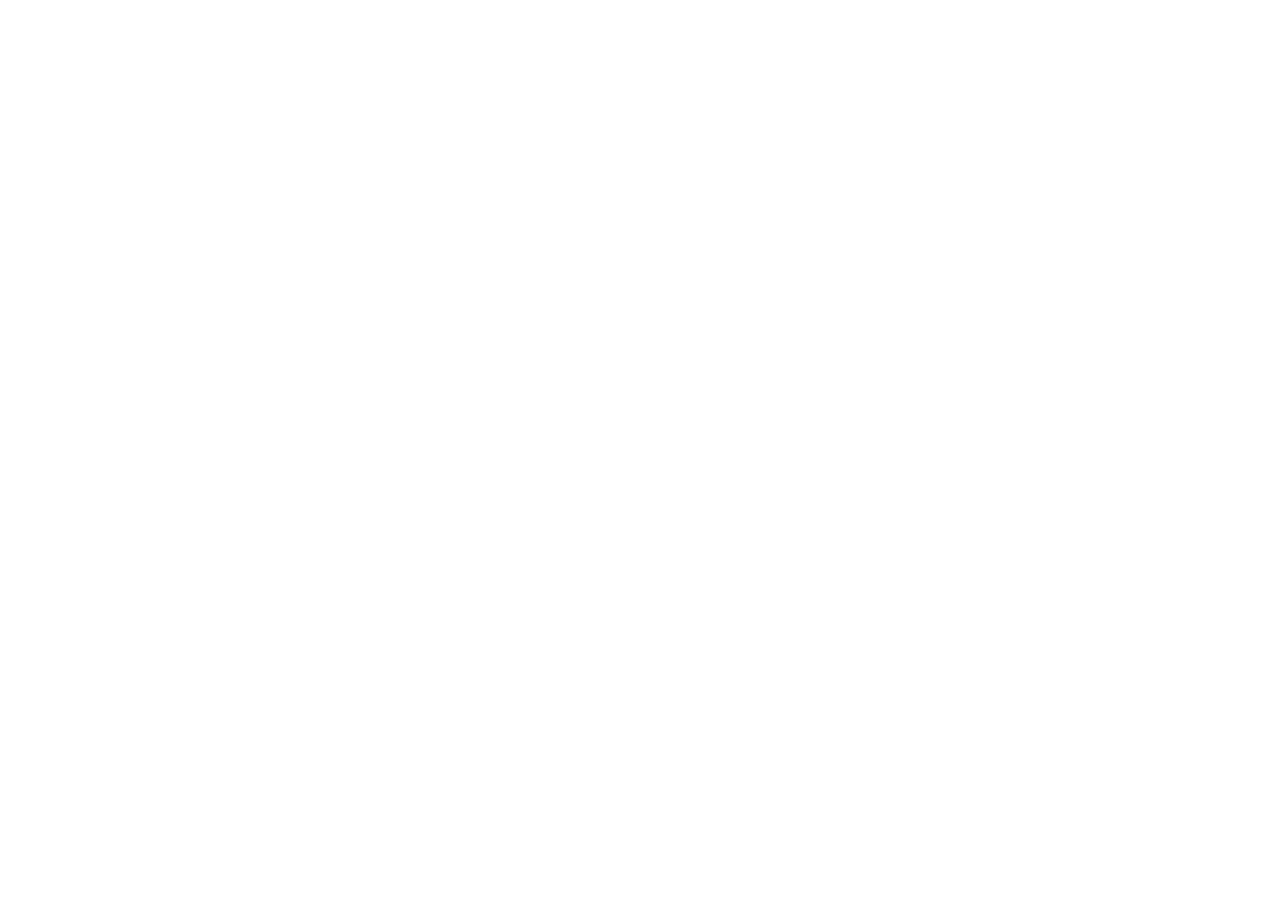
==== index.html @ 57c018de "chore: project setup" ====
<!DOCTYPE html>
<html lang="en">
<head>
    <meta charset="UTF-8">
    <meta name="viewport" content="width=device-width, initial-scale=1.0">
    <link rel="stylesheet" href="css/bootstrap.css">
    <link rel="stylesheet" href="css/style.css">
    <link rel="stylesheet" href="https://cdnjs.cloudflare.com/ajax/libs/font-awesome/6.5.0/css/all.min.css">
    <title>Document</title>
</head>
<body>
    
    <script src="js/popper.min.js"></script>
    <script src="js/jquery-4.0.0.min.js"></script>
    <script src="js/bootstrap.js"></script>
</body>
</html>
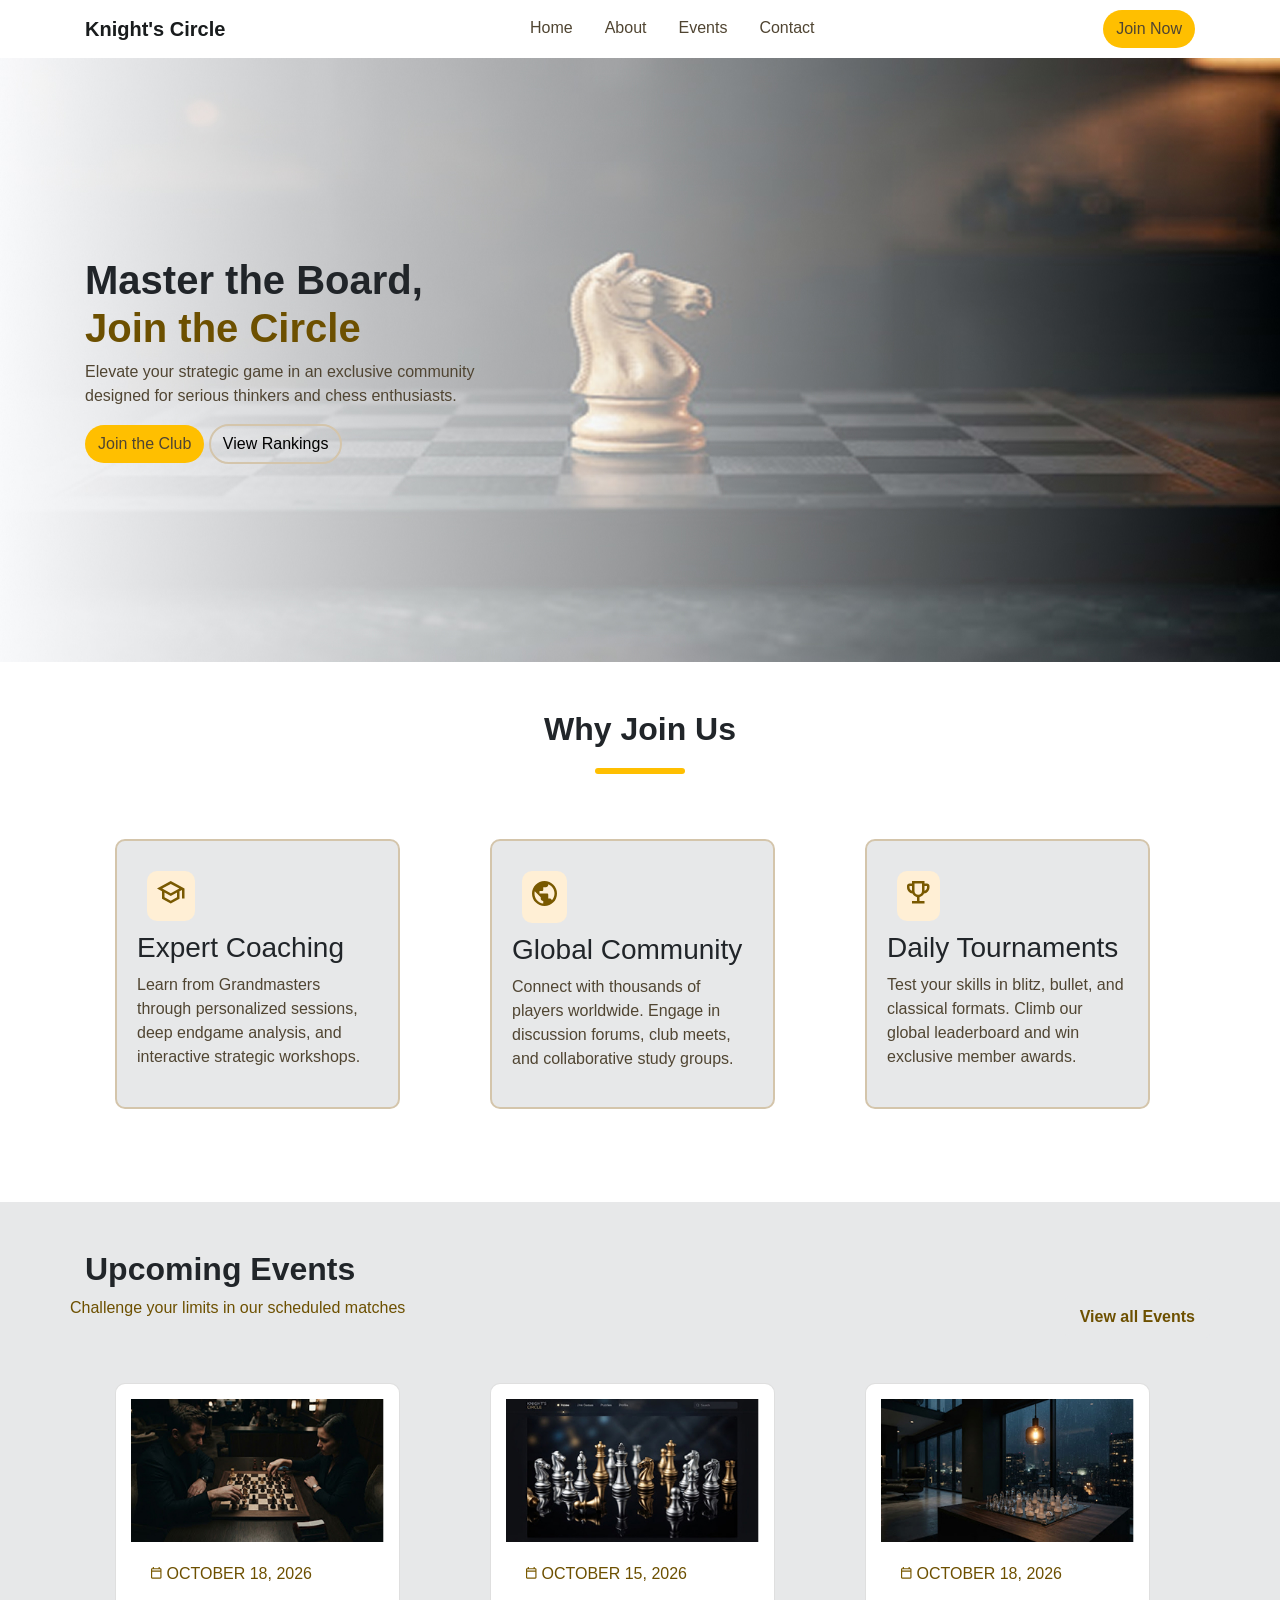
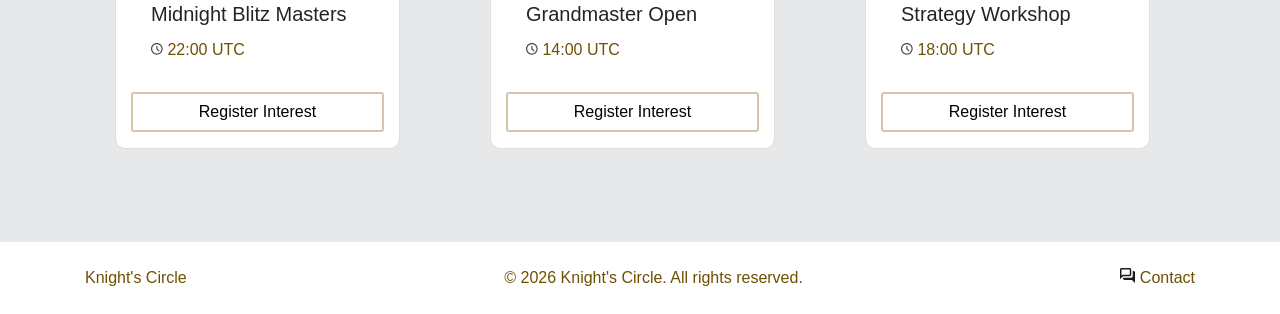
==== commit 2e884a08: "feat: Home page added" ====
--- a/index.html
+++ b/index.html
@@ -9,6 +9,178 @@
     <title>Document</title>
 </head>
 <body>
+    <nav class="navbar">
+        <div class="container">
+            <a href="#" class="navbar-brand">Knight's Circle</a>
+            <ul class="nav">
+                <li class="nav-item"><a href="" class="nav-link sm">Home</a></li>
+                <li class="nav-item"><a href="" class="nav-link">About</a></li>
+                <li class="nav-item"><a href="" class="nav-link">Events</a></li>
+                <li class="nav-item"><a href="" class="nav-link">Contact</a></li>
+            </ul>
+            <button class="btn btn-orange">Join Now</button>
+        </div>
+    </nav>
+
+    <section class="part1 py-5">
+        <div class="container">
+            <div class="sec-1 text-left align-items-center">
+                <h1>
+                    Master the Board, <br>
+                    <span>Join the Circle</span>
+                </h1>
+                <p class="describe">
+                    Elevate your strategic game in an exclusive community <br>
+                    designed for serious thinkers and chess enthusiasts.
+                </p>
+                <button class="btn btn-orange">Join the Club</button>
+                <button class="btn btn-outline-brown">View Rankings</button>
+            </div>
+        </div>
+    </section>
+
+    <section class="part2 py-5">
+        <div class="container">
+            <div class="sec-2">
+                <h2 class="text-center">Why Join Us</h2>
+                <div class="line"></div>
+                <div class="row text-left">
+                    <div class="col-sm col-md-3 whys">
+                        <div class="cap">
+                            <svg xmlns="http://www.w3.org/2000/svg" width="28" height="23" viewBox="0 0 28 23" fill="none">
+                                <path d="M13.75 22.5L5 17.75V10.25L0 7.5L13.75 0L27.5 7.5V17.5H25V8.875L22.5 10.25V17.75L13.75 22.5V22.5M13.75 12.125L22.3125 7.5L13.75 2.875L5.1875 7.5L13.75 12.125V12.125M13.75 19.6562L20 16.2812V11.5625L13.75 15L7.5 11.5625V16.2812L13.75 19.6562V19.6562M13.75 12.125V12.125V12.125V12.125V12.125V12.125M13.75 14.9375V14.9375V14.9375V14.9375V14.9375V14.9375V14.9375V14.9375V14.9375V14.9375M13.75 14.9375V14.9375V14.9375V14.9375V14.9375V14.9375V14.9375V14.9375V14.9375V14.9375" fill="#795900"/>
+                            </svg>
+                        </div>
+                        <h3 class="text-left">Expert Coaching</h3>
+                        <p>
+                            Learn from Grandmasters
+                            through personalized sessions,
+                            deep endgame analysis, and
+                            interactive strategic workshops.
+                        </p>
+                    </div>
+                    <div class="col-sm col-md-3 whys mid-col">
+                        <div class="world">
+                            <svg xmlns="http://www.w3.org/2000/svg" width="25" height="25" viewBox="0 0 25 25" fill="none">
+                                <path d="M12.5 25C10.7708 25 9.14583 24.6719 7.625 24.0156C6.10417 23.3594 4.78125 22.4688 3.65625 21.3438C2.53125 20.2188 1.64062 18.8958 0.984375 17.375C0.328125 15.8542 0 14.2292 0 12.5C0 10.7708 0.328125 9.14583 0.984375 7.625C1.64062 6.10417 2.53125 4.78125 3.65625 3.65625C4.78125 2.53125 6.10417 1.64062 7.625 0.984375C9.14583 0.328125 10.7708 0 12.5 0C14.2292 0 15.8542 0.328125 17.375 0.984375C18.8958 1.64062 20.2188 2.53125 21.3438 3.65625C22.4688 4.78125 23.3594 6.10417 24.0156 7.625C24.6719 9.14583 25 10.7708 25 12.5C25 14.2292 24.6719 15.8542 24.0156 17.375C23.3594 18.8958 22.4688 20.2188 21.3438 21.3438C20.2188 22.4688 18.8958 23.3594 17.375 24.0156C15.8542 24.6719 14.2292 25 12.5 25V25M11.25 22.4375V20C10.5625 20 9.97396 19.7552 9.48438 19.2656C8.99479 18.776 8.75 18.1875 8.75 17.5V16.25L2.75 10.25C2.6875 10.625 2.63021 11 2.57812 11.375C2.52604 11.75 2.5 12.125 2.5 12.5C2.5 15.0208 3.32812 17.2292 4.98438 19.125C6.64062 21.0208 8.72917 22.125 11.25 22.4375V22.4375M19.875 19.25C20.7292 18.3125 21.3802 17.2656 21.8281 16.1094C22.276 14.9531 22.5 13.75 22.5 12.5C22.5 10.4583 21.9323 8.59375 20.7969 6.90625C19.6615 5.21875 18.1458 4 16.25 3.25V3.75C16.25 4.4375 16.0052 5.02604 15.5156 5.51562C15.026 6.00521 14.4375 6.25 13.75 6.25H11.25V8.75C11.25 9.10417 11.1302 9.40104 10.8906 9.64062C10.651 9.88021 10.3542 10 10 10H7.5V12.5H15C15.3542 12.5 15.651 12.6198 15.8906 12.8594C16.1302 13.099 16.25 13.3958 16.25 13.75V17.5H17.5C18.0417 17.5 18.5312 17.6615 18.9688 17.9844C19.4062 18.3073 19.7083 18.7292 19.875 19.25V19.25" fill="#795900"/>
+                            </svg>
+                        </div>
+                        <h3 class="text-left">Global Community</h3>
+                        <p>
+                            Connect with thousands of
+                            players worldwide. Engage in
+                            discussion forums, club meets,
+                            and collaborative study groups.
+                        </p>
+                    </div>
+                    <div class="col-sm col-md-3 whys">
+                        <div class="cup">
+                            <svg xmlns="http://www.w3.org/2000/svg" width="23" height="23" viewBox="0 0 23 23" fill="none">
+                                <path d="M5 22.5V20H10V16.125C8.97917 15.8958 8.06771 15.4635 7.26562 14.8281C6.46354 14.1927 5.875 13.3958 5.5 12.4375C3.9375 12.25 2.63021 11.5677 1.57812 10.3906C0.526042 9.21354 0 7.83333 0 6.25V5C0 4.3125 0.244792 3.72396 0.734375 3.23438C1.22396 2.74479 1.8125 2.5 2.5 2.5H5V0H17.5V2.5H20C20.6875 2.5 21.276 2.74479 21.7656 3.23438C22.2552 3.72396 22.5 4.3125 22.5 5V6.25C22.5 7.83333 21.974 9.21354 20.9219 10.3906C19.8698 11.5677 18.5625 12.25 17 12.4375C16.625 13.3958 16.0365 14.1927 15.2344 14.8281C14.4323 15.4635 13.5208 15.8958 12.5 16.125V20H17.5V22.5H5V22.5M5 9.75V5H2.5V6.25C2.5 7.04167 2.72917 7.75521 3.1875 8.39062C3.64583 9.02604 4.25 9.47917 5 9.75V9.75M11.25 13.75C12.2917 13.75 13.1771 13.3854 13.9062 12.6562C14.6354 11.9271 15 11.0417 15 10V2.5H7.5V10C7.5 11.0417 7.86458 11.9271 8.59375 12.6562C9.32292 13.3854 10.2083 13.75 11.25 13.75V13.75M17.5 9.75C18.25 9.47917 18.8542 9.02604 19.3125 8.39062C19.7708 7.75521 20 7.04167 20 6.25V5H17.5V9.75V9.75M11.25 8.125V8.125V8.125V8.125V8.125V8.125V8.125V8.125V8.125" fill="#795900"/>
+                            </svg>
+                        </div>
+                        <h3 class="text-left">Daily Tournaments</h3>
+                        <p>
+                            Test your skills in blitz, bullet,
+                            and classical formats. Climb our
+                            global leaderboard and win
+                            exclusive member awards.
+                        </p>
+                    </div>
+                </div>
+            </div>
+        </div>
+    </section>
+
+    <section class="part3 py-5">
+        <div class="container">
+            <div class="sec-3">
+                <h2>Upcoming Events</h2>
+                <div class="row justify-content-between">
+                    <p class="text-left">Challenge your limits in our scheduled matches</p>
+                    <button class="btn btn-brown">View all Events</button>
+                </div>
+                <div class="row">
+                    <div class="col-sm col-md-3 card">
+                        <img src="imgs/Tournament.jpg" alt="Tournament" class="card-img-top">
+                        <div class="card-body">
+                            <p>
+                                <svg xmlns="http://www.w3.org/2000/svg" width="11" height="12" viewBox="0 0 11 12" fill="none">
+                                    <path d="M1.16667 11.6667C0.845833 11.6667 0.571181 11.5524 0.342708 11.324C0.114236 11.0955 0 10.8208 0 10.5V2.33333C0 2.0125 0.114236 1.73785 0.342708 1.50937C0.571181 1.2809 0.845833 1.16667 1.16667 1.16667H1.75V0H2.91667V1.16667H7.58333V0H8.75V1.16667H9.33333C9.65417 1.16667 9.92882 1.2809 10.1573 1.50937C10.3858 1.73785 10.5 2.0125 10.5 2.33333V10.5C10.5 10.8208 10.3858 11.0955 10.1573 11.324C9.92882 11.5524 9.65417 11.6667 9.33333 11.6667H1.16667V11.6667M1.16667 10.5H9.33333V10.5V10.5V4.66667H1.16667V10.5V10.5V10.5V10.5M1.16667 3.5H9.33333V2.33333V2.33333V2.33333H1.16667V2.33333V2.33333V3.5V3.5M1.16667 3.5V2.33333V2.33333V2.33333V2.33333V2.33333V2.33333V3.5V3.5V3.5" fill="#795900"/>
+                                </svg>
+                                OCTOBER 18, 2026
+                            </p>
+                            <h5 class="card-title">Midnight Blitz Masters</h5>
+                            <span>
+                                <svg xmlns="http://www.w3.org/2000/svg" width="12" height="12" viewBox="0 0 12 12" fill="none">
+                                    <path d="M7.75833 8.575L8.575 7.75833L6.41667 5.6V2.91667H5.25V6.06667L7.75833 8.575V8.575M5.83333 11.6667C5.02639 11.6667 4.26806 11.5135 3.55833 11.2073C2.84861 10.901 2.23125 10.4854 1.70625 9.96042C1.18125 9.43542 0.765625 8.81806 0.459375 8.10833C0.153125 7.39861 0 6.64028 0 5.83333C0 5.02639 0.153125 4.26806 0.459375 3.55833C0.765625 2.84861 1.18125 2.23125 1.70625 1.70625C2.23125 1.18125 2.84861 0.765625 3.55833 0.459375C4.26806 0.153125 5.02639 0 5.83333 0C6.64028 0 7.39861 0.153125 8.10833 0.459375C8.81806 0.765625 9.43542 1.18125 9.96042 1.70625C10.4854 2.23125 10.901 2.84861 11.2073 3.55833C11.5135 4.26806 11.6667 5.02639 11.6667 5.83333C11.6667 6.64028 11.5135 7.39861 11.2073 8.10833C10.901 8.81806 10.4854 9.43542 9.96042 9.96042C9.43542 10.4854 8.81806 10.901 8.10833 11.2073C7.39861 11.5135 6.64028 11.6667 5.83333 11.6667V11.6667M5.83333 5.83333V5.83333V5.83333V5.83333V5.83333V5.83333V5.83333V5.83333V5.83333V5.83333M5.83333 10.5C7.12639 10.5 8.22743 10.0455 9.13646 9.13646C10.0455 8.22743 10.5 7.12639 10.5 5.83333C10.5 4.54028 10.0455 3.43924 9.13646 2.53021C8.22743 1.62118 7.12639 1.16667 5.83333 1.16667C4.54028 1.16667 3.43924 1.62118 2.53021 2.53021C1.62118 3.43924 1.16667 4.54028 1.16667 5.83333C1.16667 7.12639 1.62118 8.22743 2.53021 9.13646C3.43924 10.0455 4.54028 10.5 5.83333 10.5V10.5" fill="#504532"/>
+                                </svg>
+                                22:00 UTC
+                            </span>
+                        </div>
+                        <p>
+                            <button class="btn btn-register text-center">Register Interest</button>
+                        </p>
+                    </div>
+                    <div class="col-sm col-md-3 card">
+                        <img src="imgs/Grandmaster Open.jpg" alt="Grandmaster" class="card-img-top">
+                        <div class="card-body">
+                            <p>
+                                <svg xmlns="http://www.w3.org/2000/svg" width="11" height="12" viewBox="0 0 11 12" fill="none">
+                                    <path d="M1.16667 11.6667C0.845833 11.6667 0.571181 11.5524 0.342708 11.324C0.114236 11.0955 0 10.8208 0 10.5V2.33333C0 2.0125 0.114236 1.73785 0.342708 1.50937C0.571181 1.2809 0.845833 1.16667 1.16667 1.16667H1.75V0H2.91667V1.16667H7.58333V0H8.75V1.16667H9.33333C9.65417 1.16667 9.92882 1.2809 10.1573 1.50937C10.3858 1.73785 10.5 2.0125 10.5 2.33333V10.5C10.5 10.8208 10.3858 11.0955 10.1573 11.324C9.92882 11.5524 9.65417 11.6667 9.33333 11.6667H1.16667V11.6667M1.16667 10.5H9.33333V10.5V10.5V4.66667H1.16667V10.5V10.5V10.5V10.5M1.16667 3.5H9.33333V2.33333V2.33333V2.33333H1.16667V2.33333V2.33333V3.5V3.5M1.16667 3.5V2.33333V2.33333V2.33333V2.33333V2.33333V2.33333V3.5V3.5V3.5" fill="#795900"/>
+                                </svg> 
+                                OCTOBER 15, 2026
+                            </p>
+                            <h5 class="card-title">Grandmaster Open</h5>
+                            <span>
+                                <svg xmlns="http://www.w3.org/2000/svg" width="12" height="12" viewBox="0 0 12 12" fill="none">
+                                    <path d="M7.75833 8.575L8.575 7.75833L6.41667 5.6V2.91667H5.25V6.06667L7.75833 8.575V8.575M5.83333 11.6667C5.02639 11.6667 4.26806 11.5135 3.55833 11.2073C2.84861 10.901 2.23125 10.4854 1.70625 9.96042C1.18125 9.43542 0.765625 8.81806 0.459375 8.10833C0.153125 7.39861 0 6.64028 0 5.83333C0 5.02639 0.153125 4.26806 0.459375 3.55833C0.765625 2.84861 1.18125 2.23125 1.70625 1.70625C2.23125 1.18125 2.84861 0.765625 3.55833 0.459375C4.26806 0.153125 5.02639 0 5.83333 0C6.64028 0 7.39861 0.153125 8.10833 0.459375C8.81806 0.765625 9.43542 1.18125 9.96042 1.70625C10.4854 2.23125 10.901 2.84861 11.2073 3.55833C11.5135 4.26806 11.6667 5.02639 11.6667 5.83333C11.6667 6.64028 11.5135 7.39861 11.2073 8.10833C10.901 8.81806 10.4854 9.43542 9.96042 9.96042C9.43542 10.4854 8.81806 10.901 8.10833 11.2073C7.39861 11.5135 6.64028 11.6667 5.83333 11.6667V11.6667M5.83333 5.83333V5.83333V5.83333V5.83333V5.83333V5.83333V5.83333V5.83333V5.83333V5.83333M5.83333 10.5C7.12639 10.5 8.22743 10.0455 9.13646 9.13646C10.0455 8.22743 10.5 7.12639 10.5 5.83333C10.5 4.54028 10.0455 3.43924 9.13646 2.53021C8.22743 1.62118 7.12639 1.16667 5.83333 1.16667C4.54028 1.16667 3.43924 1.62118 2.53021 2.53021C1.62118 3.43924 1.16667 4.54028 1.16667 5.83333C1.16667 7.12639 1.62118 8.22743 2.53021 9.13646C3.43924 10.0455 4.54028 10.5 5.83333 10.5V10.5" fill="#504532"/>
+                                </svg>
+                                14:00 UTC
+                            </span>
+                        </div>
+                        <p>
+                            <button class="btn btn-register text-center">Register Interest</button>
+                        </p>
+                    </div>
+                    <div class="col-sm col-md-3 card">
+                        <img src="imgs/Strategy Workshop.jpg" alt="Strategy" class="card-img-top">
+                        <div class="card-body">
+                            <p>
+                                <svg xmlns="http://www.w3.org/2000/svg" width="11" height="12" viewBox="0 0 11 12" fill="none">
+                                    <path d="M1.16667 11.6667C0.845833 11.6667 0.571181 11.5524 0.342708 11.324C0.114236 11.0955 0 10.8208 0 10.5V2.33333C0 2.0125 0.114236 1.73785 0.342708 1.50937C0.571181 1.2809 0.845833 1.16667 1.16667 1.16667H1.75V0H2.91667V1.16667H7.58333V0H8.75V1.16667H9.33333C9.65417 1.16667 9.92882 1.2809 10.1573 1.50937C10.3858 1.73785 10.5 2.0125 10.5 2.33333V10.5C10.5 10.8208 10.3858 11.0955 10.1573 11.324C9.92882 11.5524 9.65417 11.6667 9.33333 11.6667H1.16667V11.6667M1.16667 10.5H9.33333V10.5V10.5V4.66667H1.16667V10.5V10.5V10.5V10.5M1.16667 3.5H9.33333V2.33333V2.33333V2.33333H1.16667V2.33333V2.33333V3.5V3.5M1.16667 3.5V2.33333V2.33333V2.33333V2.33333V2.33333V2.33333V3.5V3.5V3.5" fill="#795900"/>
+                                </svg>
+                                OCTOBER 18, 2026
+                            </p>
+                            <h5 class="card-title">Strategy Workshop</h5>
+                            <span>
+                                <svg xmlns="http://www.w3.org/2000/svg" width="12" height="12" viewBox="0 0 12 12" fill="none">
+                                    <path d="M7.75833 8.575L8.575 7.75833L6.41667 5.6V2.91667H5.25V6.06667L7.75833 8.575V8.575M5.83333 11.6667C5.02639 11.6667 4.26806 11.5135 3.55833 11.2073C2.84861 10.901 2.23125 10.4854 1.70625 9.96042C1.18125 9.43542 0.765625 8.81806 0.459375 8.10833C0.153125 7.39861 0 6.64028 0 5.83333C0 5.02639 0.153125 4.26806 0.459375 3.55833C0.765625 2.84861 1.18125 2.23125 1.70625 1.70625C2.23125 1.18125 2.84861 0.765625 3.55833 0.459375C4.26806 0.153125 5.02639 0 5.83333 0C6.64028 0 7.39861 0.153125 8.10833 0.459375C8.81806 0.765625 9.43542 1.18125 9.96042 1.70625C10.4854 2.23125 10.901 2.84861 11.2073 3.55833C11.5135 4.26806 11.6667 5.02639 11.6667 5.83333C11.6667 6.64028 11.5135 7.39861 11.2073 8.10833C10.901 8.81806 10.4854 9.43542 9.96042 9.96042C9.43542 10.4854 8.81806 10.901 8.10833 11.2073C7.39861 11.5135 6.64028 11.6667 5.83333 11.6667V11.6667M5.83333 5.83333V5.83333V5.83333V5.83333V5.83333V5.83333V5.83333V5.83333V5.83333V5.83333M5.83333 10.5C7.12639 10.5 8.22743 10.0455 9.13646 9.13646C10.0455 8.22743 10.5 7.12639 10.5 5.83333C10.5 4.54028 10.0455 3.43924 9.13646 2.53021C8.22743 1.62118 7.12639 1.16667 5.83333 1.16667C4.54028 1.16667 3.43924 1.62118 2.53021 2.53021C1.62118 3.43924 1.16667 4.54028 1.16667 5.83333C1.16667 7.12639 1.62118 8.22743 2.53021 9.13646C3.43924 10.0455 4.54028 10.5 5.83333 10.5V10.5" fill="#504532"/>
+                                </svg>
+                                18:00 UTC
+                            </span>
+                        </div>
+                        <p>
+                            <button class="btn btn-register text-center">Register Interest</button>
+                        </p>
+                    </div>
+                </div>
+            </div>
+        </div>
+    </section>
+
+    <footer class="py-4">
+        <div class="container d-flex justify-content-between align-items-center flex-wrap">
+            <div class="footer-name">Knight's Circle</div>
+            <div class="footer-copyright">© 2026 Knight's Circle. All rights reserved.</div>
+            <div class="footer-links">
+                <svg xmlns="http://www.w3.org/2000/svg" width="15" height="15" viewBox="0 0 15 15" fill="none">
+                    <path d="M15 15L12 12H4.5C4.0875 12 3.73437 11.8531 3.44062 11.5594C3.14687 11.2656 3 10.9125 3 10.5V9.75H11.25C11.6625 9.75 12.0156 9.60312 12.3094 9.30937C12.6031 9.01562 12.75 8.6625 12.75 8.25V3H13.5C13.9125 3 14.2656 3.14687 14.5594 3.44062C14.8531 3.73437 15 4.0875 15 4.5V15V15M1.5 7.63125L2.38125 6.75H9.75V6.75V6.75V1.5V1.5V1.5H1.5V1.5V1.5V7.63125V7.63125M0 11.25V1.5C0 1.0875 0.146875 0.734375 0.440625 0.440625C0.734375 0.146875 1.0875 0 1.5 0H9.75C10.1625 0 10.5156 0.146875 10.8094 0.440625C11.1031 0.734375 11.25 1.0875 11.25 1.5V6.75C11.25 7.1625 11.1031 7.51562 10.8094 7.80937C10.5156 8.10312 10.1625 8.25 9.75 8.25H3L0 11.25V11.25M1.5 6.75V1.5V1.5V1.5V1.5V1.5V1.5V6.75V6.75V6.75V6.75V6.75V6.75" fill="#191C1D"/>
+                </svg>
+                <a href="" class="contact">Contact</a>
+            </div>
+        </div>
+    </footer>
     
     <script src="js/popper.min.js"></script>
     <script src="js/jquery-4.0.0.min.js"></script>
--- a/css/style.css
+++ b/css/style.css
@@ -0,0 +1,168 @@
+:root {
+    --orange: #FFBF00;
+    --brown: #6D5000;
+    --light-brown: #504532;
+    --light-bg: #FFEFD5;
+    --brown-border: #D4C5AB;
+    --bg-dark: #191C1D;
+    --bg-off-white: #E7E8E9;
+    --bg-white: #FFFFFF;
+}
+
+* {
+    box-sizing: border-box;
+}
+
+nav {
+    background-color: var(--bg-white);
+}
+
+.navbar-brand {
+    color: var(--bg-dark);
+    font-weight: bold;
+}
+
+.nav li a {
+    color: var(--light-brown);
+    border-bottom: 2px solid var(--bg-white);
+}
+
+.nav li a:hover {
+    color: var(--brown);
+    border-bottom: 2px solid var(--brown);
+}
+
+.part1 {
+    background-image: url("/imgs/Container.jpg");
+    background-size: 100% 100%;
+    background-repeat: no-repeat;
+}
+
+.sec-1 {
+    padding: 150px 0;
+}
+
+.btn-orange {
+    background-color: var(--orange);
+    color: var(--light-brown);
+    border-radius: 30px;
+}
+
+.btn-orange:hover {
+    box-shadow: 0 0 10px var(--orange);
+}
+
+.btn-outline-brown {
+    border: 2px solid var(--brown-border);
+    border-radius: 30px;
+    background-color: transparent;
+}
+
+.btn-outline-brown:hover {
+    box-shadow: 0 0 10px var(--brown-border);
+}
+
+.describe {
+    color: var(--light-brown);
+}
+
+h1, h2 {
+    font-weight: bold;
+}
+
+span {
+    color: var(--brown);
+}
+
+.sec-2 {
+    background-color: var(--bg-white);
+}
+
+.line {
+    background-color: var(--orange);
+    padding: 3px;
+    margin: 20px auto;
+    width: 90px;    
+    border-radius: 30px;
+}
+
+.whys {
+    background-color: var(--bg-off-white);
+    border: 2px solid var(--brown-border);
+    padding: 20px;
+    margin: 45px;
+    border-radius: 10px;
+}
+
+svg {
+    font-weight: bold;
+}
+
+.cap,
+.world,
+.cup {
+    background-color: var(--light-bg);
+    padding: 10px;
+    width: fit-content;
+    border-radius: 10px;
+    margin: 10px;
+}
+
+.row p {
+    color: var(--light-brown);
+}
+
+.part3 {
+    background-color: var(--bg-off-white);
+}
+
+.btn-brown {
+    color: var(--brown);
+    border: 3px solid var(--bg-off-white);
+    background-color: transparent;
+    font-weight: bold;
+}
+
+.btn-brown:hover {
+    border-bottom: 3px solid var(--orange);
+}
+
+.sec-3 p {
+    color: var(--brown);
+}
+
+.card {
+    margin: 45px;
+    border-radius: 10px;
+    width: fit-content;
+}
+
+.card-img-top {
+    width: 100%;
+    padding-top: 15px;
+}
+
+.btn-register {
+    background-color: transparent;
+    border: 2px solid var(--brown-border);
+    border-radius: 3px;
+    margin-top: 10px;
+    width: 100%;
+}
+
+.btn-register:hover {
+    box-shadow: 0 0 10px var(--brown-border);
+}
+
+footer {
+    color: var(--brown);
+}
+
+.contact {
+    color: var(--brown);
+}
+
+.contact:hover {
+    text-decoration: none;
+    color: var(--bg-dark);
+}
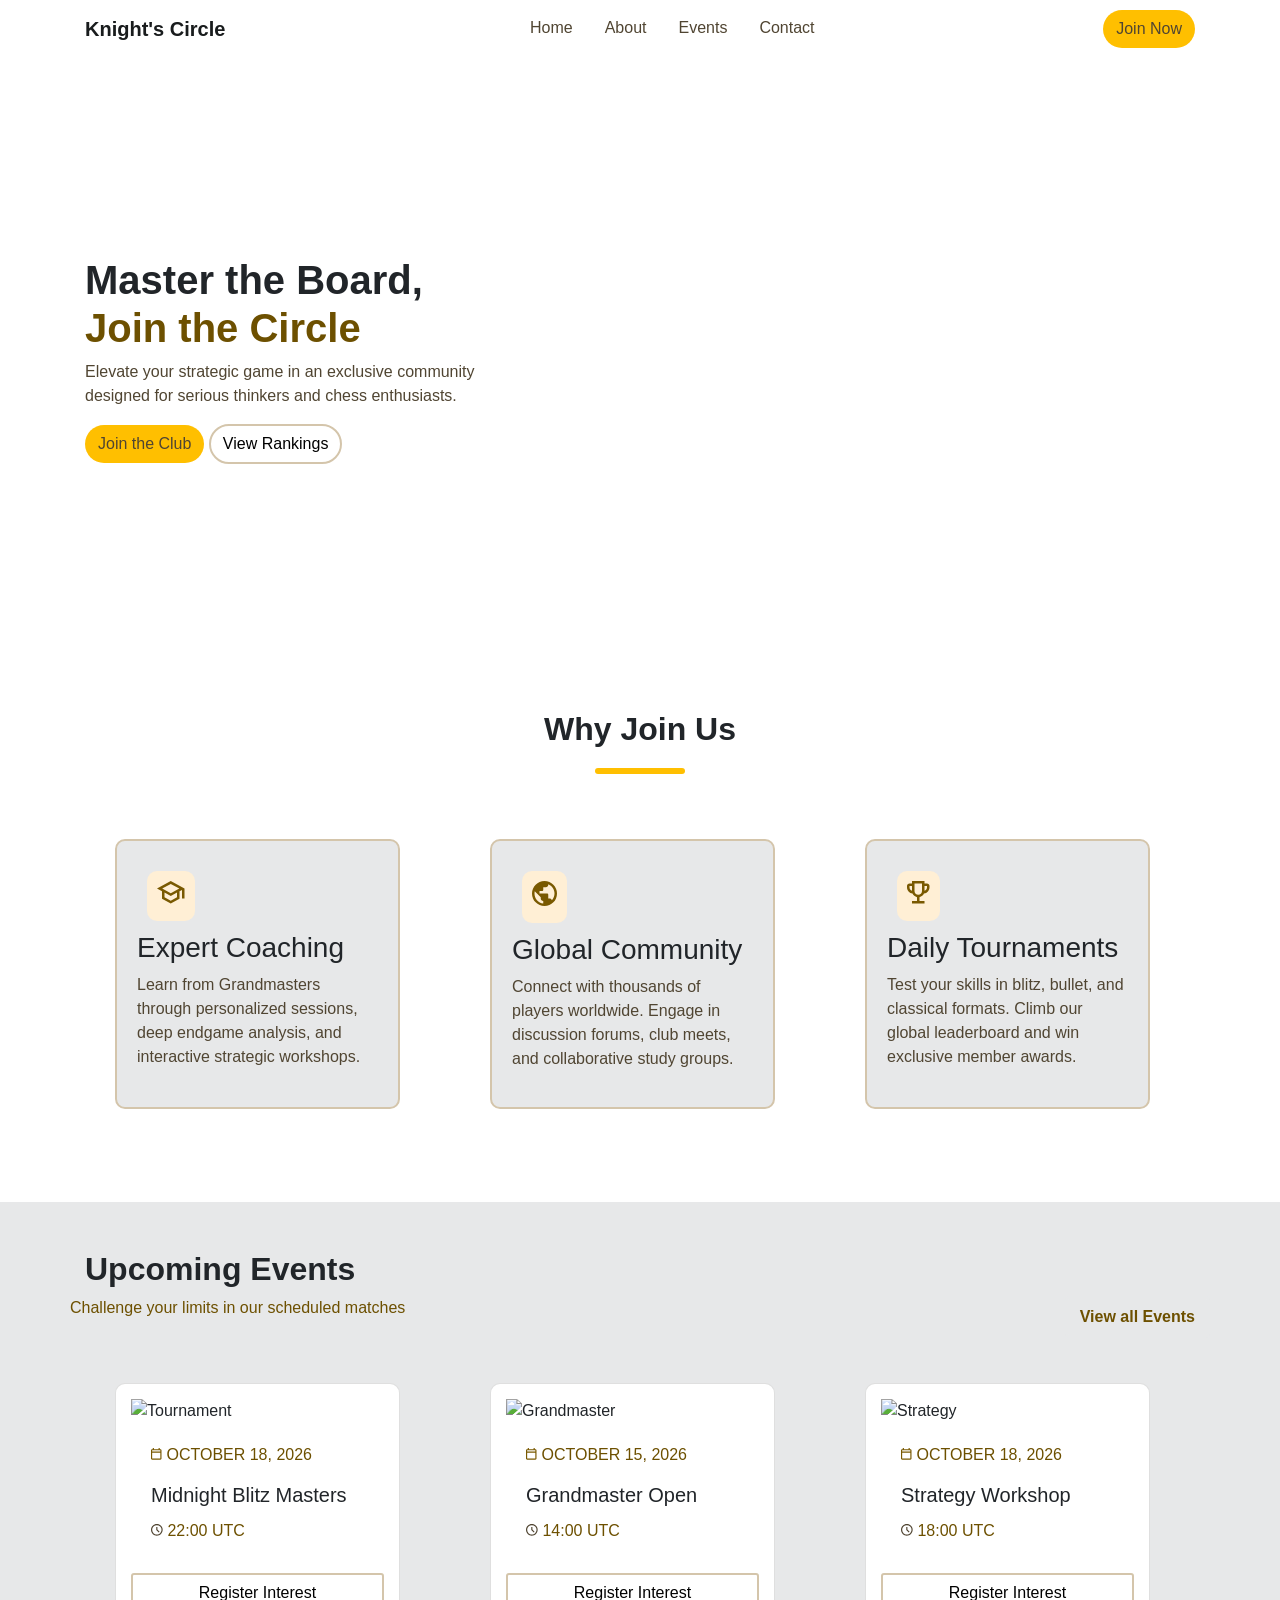
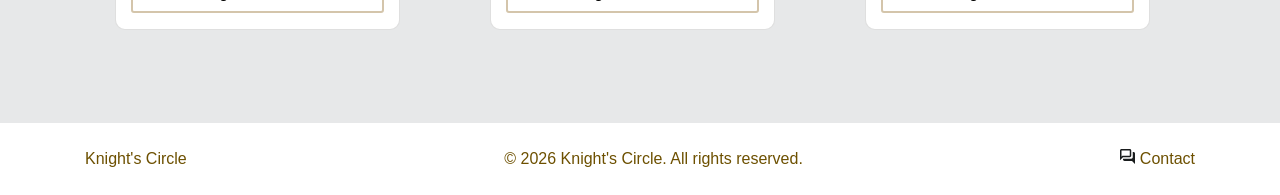
==== commit b8bfd89c: "fix: fix imgs links" ====
--- a/index.html
+++ b/index.html
@@ -6,16 +6,16 @@
     <link rel="stylesheet" href="css/bootstrap.css">
     <link rel="stylesheet" href="css/style.css">
     <link rel="stylesheet" href="https://cdnjs.cloudflare.com/ajax/libs/font-awesome/6.5.0/css/all.min.css">
-    <title>Document</title>
+    <title>Knight's Circle</title>
 </head>
 <body>
     <nav class="navbar">
         <div class="container">
             <a href="#" class="navbar-brand">Knight's Circle</a>
             <ul class="nav">
-                <li class="nav-item"><a href="" class="nav-link sm">Home</a></li>
-                <li class="nav-item"><a href="" class="nav-link">About</a></li>
-                <li class="nav-item"><a href="" class="nav-link">Events</a></li>
+                <li class="nav-item"><a href="index.html" class="nav-link sm">Home</a></li>
+                <li class="nav-item"><a href="about.html" class="nav-link">About</a></li>
+                <li class="nav-item"><a href="events.html" class="nav-link">Events</a></li>
                 <li class="nav-item"><a href="" class="nav-link">Contact</a></li>
             </ul>
             <button class="btn btn-orange">Join Now</button>
@@ -102,7 +102,7 @@
                 </div>
                 <div class="row">
                     <div class="col-sm col-md-3 card">
-                        <img src="imgs/Tournament.jpg" alt="Tournament" class="card-img-top">
+                        <img src="https://i.ibb.co/BHQYmqp2/Tournament.jpg" alt="Tournament" class="card-img-top">
                         <div class="card-body">
                             <p>
                                 <svg xmlns="http://www.w3.org/2000/svg" width="11" height="12" viewBox="0 0 11 12" fill="none">
@@ -123,7 +123,7 @@
                         </p>
                     </div>
                     <div class="col-sm col-md-3 card">
-                        <img src="imgs/Grandmaster Open.jpg" alt="Grandmaster" class="card-img-top">
+                        <img src="https://i.ibb.co/Gw1R7b6/Grandmaster-Open.jpg" alt="Grandmaster" class="card-img-top">
                         <div class="card-body">
                             <p>
                                 <svg xmlns="http://www.w3.org/2000/svg" width="11" height="12" viewBox="0 0 11 12" fill="none">
@@ -144,7 +144,7 @@
                         </p>
                     </div>
                     <div class="col-sm col-md-3 card">
-                        <img src="imgs/Strategy Workshop.jpg" alt="Strategy" class="card-img-top">
+                        <img src="https://i.ibb.co/BVtBW0B0/Strategy-Workshop.jpg" alt="Strategy" class="card-img-top">
                         <div class="card-body">
                             <p>
                                 <svg xmlns="http://www.w3.org/2000/svg" width="11" height="12" viewBox="0 0 11 12" fill="none">
--- a/css/style.css
+++ b/css/style.css
@@ -33,7 +33,7 @@
 }
 
 .part1 {
-    background-image: url("/imgs/Container.jpg");
+    background-image: url("https://i.ibb.co/670KWJjy/Container.jpg");
     background-size: 100% 100%;
     background-repeat: no-repeat;
 }
